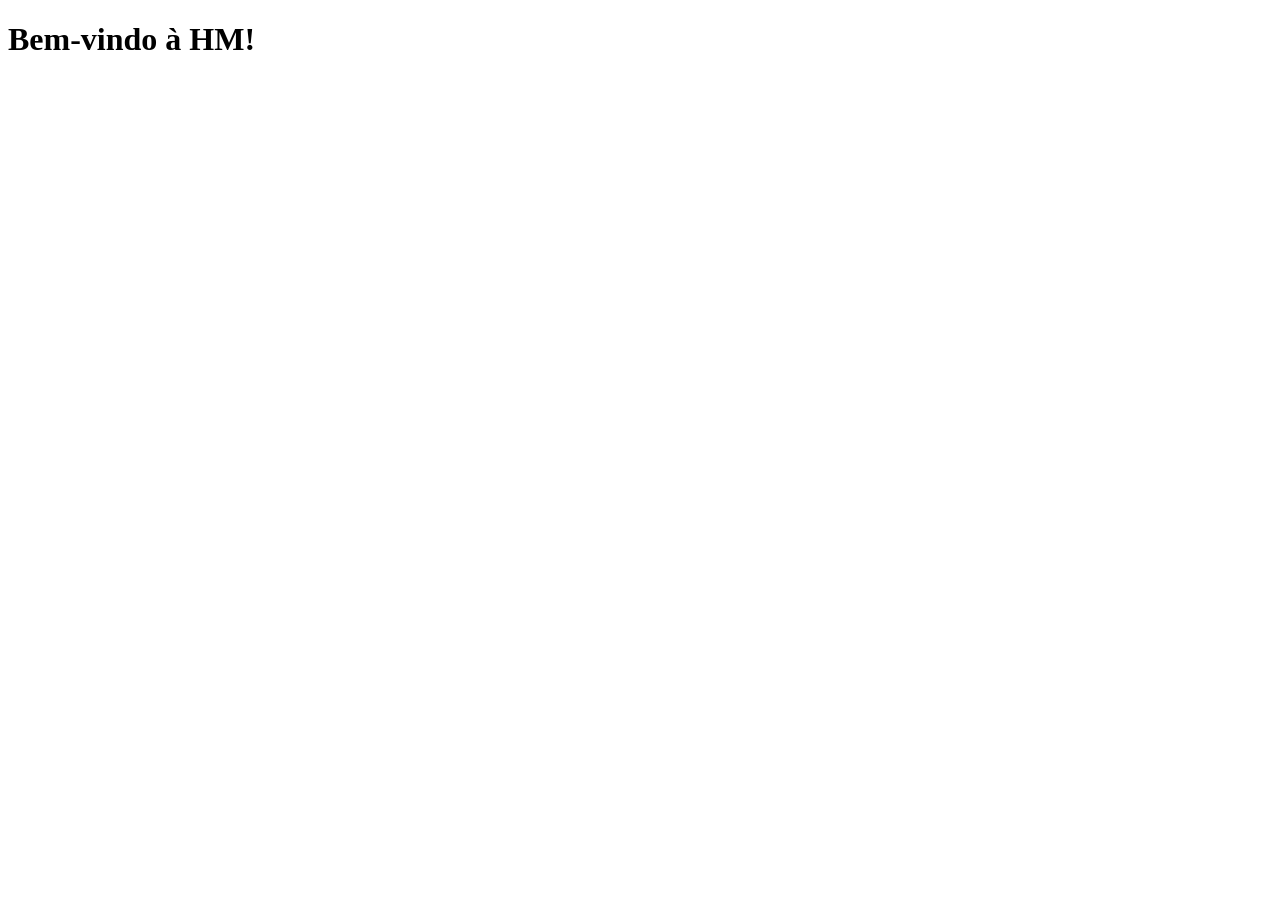
==== index.html @ 70d1f0ad "iniciando projeto" ====
<!DOCTYPE html>
<html lang="pt-BR">

<head>
  <meta charset="UTF-8">
  <meta name="viewport" content="width=device-width, initial-scale=1.0">

  <title>HM Variedades</title>

  <link rel="stylesheet" href="style.css">
</head>

<body>

  <h1>Bem-vindo à HM!</h1>

  <script src="script.js"></script>
</body>

</html>
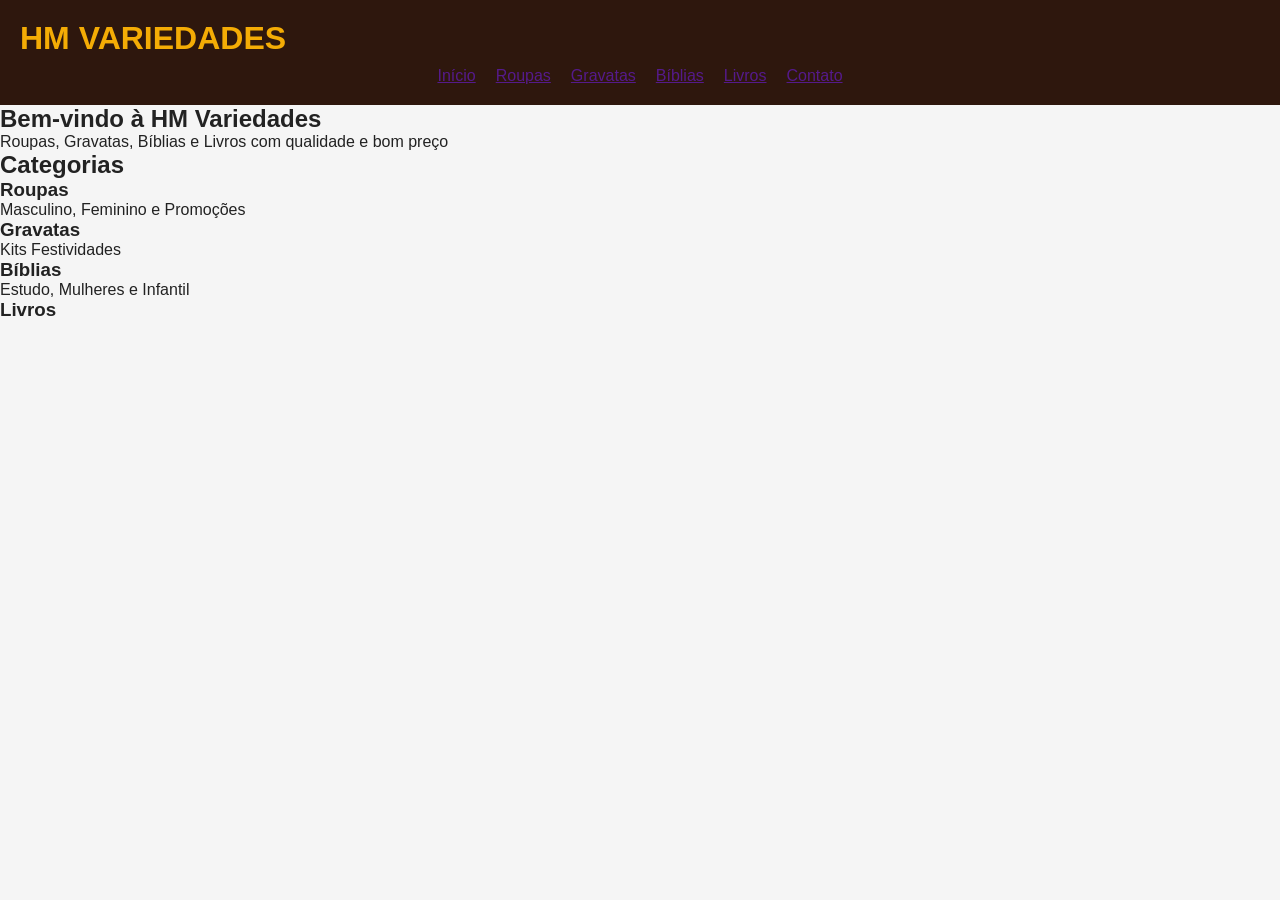
==== commit 0b810890: "Estilização de menu" ====
--- a/index.html
+++ b/index.html
@@ -11,10 +11,89 @@
 </head>
 
 <body>
+    <header>
 
-  <h1>Bem-vindo à HM!</h1>
+  <h1>HM VARIEDADES</h1>
 
-  <script src="script.js"></script>
+  <nav>
+    <ul>
+        <li>
+            <a href="">Início</a>
+        </li>
+        <li>
+            <a href="">Roupas</a>
+            <ul>
+                <li>
+                    <a href="">Masculino</a>
+                </li>
+                <li>
+                    <a href="">Feminino</a>
+                </li>
+                <li>
+                    <a href="">Promoções</a>
+                </li>
+            </ul>
+        </li>
+        <li>
+            <a href="">Gravatas</a>
+            <ul>
+                <li>
+                    <a href="">Kits Festividades </a>
+                </li>
+            </ul>
+        </li>
+        <li>
+            <a href="">Bíblias</a>
+            <ul>
+                <li>
+                    <a href="">Estudo</a>
+                </li>
+                <li>
+                    <a href="">Mulheres</a>
+                </li>
+                <li>
+                    <a href="">Infantil</a>
+                </li>
+            </ul>
+        </li>
+        <li>
+            <a href="">Livros</a>
+        </li>
+        <li>
+            <a href="">Contato</a>
+        </li>
+    </ul>
+    
+  </nav>
+
+
+  </header>
+  <main>
+    <section class="banner">
+        <h2>Bem-vindo à HM Variedades</h2>
+        <p>Roupas, Gravatas, Bíblias e Livros com qualidade e bom preço</p>
+    </section>
+
+    <section class="categorias">
+        <h2>Categorias</h2>
+        <div>
+            <h3>Roupas</h3>
+            <p>Masculino, Feminino e Promoções</p>
+        </div>
+        <div>
+            <h3>Gravatas</h3>
+            <p>Kits Festividades</p>
+        </div>
+        <div>
+            <h3>Bíblias</h3>
+            <p>Estudo, Mulheres e Infantil</p>
+        </div>
+        <div>
+           <h3>Livros</h3>
+        </div>
+    </section>
+  </main>
+<script src="script.js"></script>
 </body>
 
 </html>
--- a/style.css
+++ b/style.css
@@ -0,0 +1,45 @@
+* {
+    margin: 0;
+    padding: 0;
+    box-sizing: border-box;
+}
+
+body {
+    font-family: Arial, sans-serif;
+    background-color: #f5f5f5;
+    color: #222;
+}
+
+header {
+    background-color: #2e170d;
+    color: rgb(244, 172, 5);
+    padding: 20px;
+    text-align: left;
+
+}
+
+nav ul {
+    list-style: none;
+    display: flex;
+    justify-content: center;
+    gap: 20px;
+    margin-top: 10px;
+}
+
+nav ul ul {
+    display: none;
+    position: absolute;
+    background-color: #2e170d;
+    padding: 10px;
+    margin-top: 10px;
+    border-radius: 6px;
+}
+
+nav ul li {
+    position: relative;
+
+}
+
+nav ul li:hover ul {
+    display: block;
+}
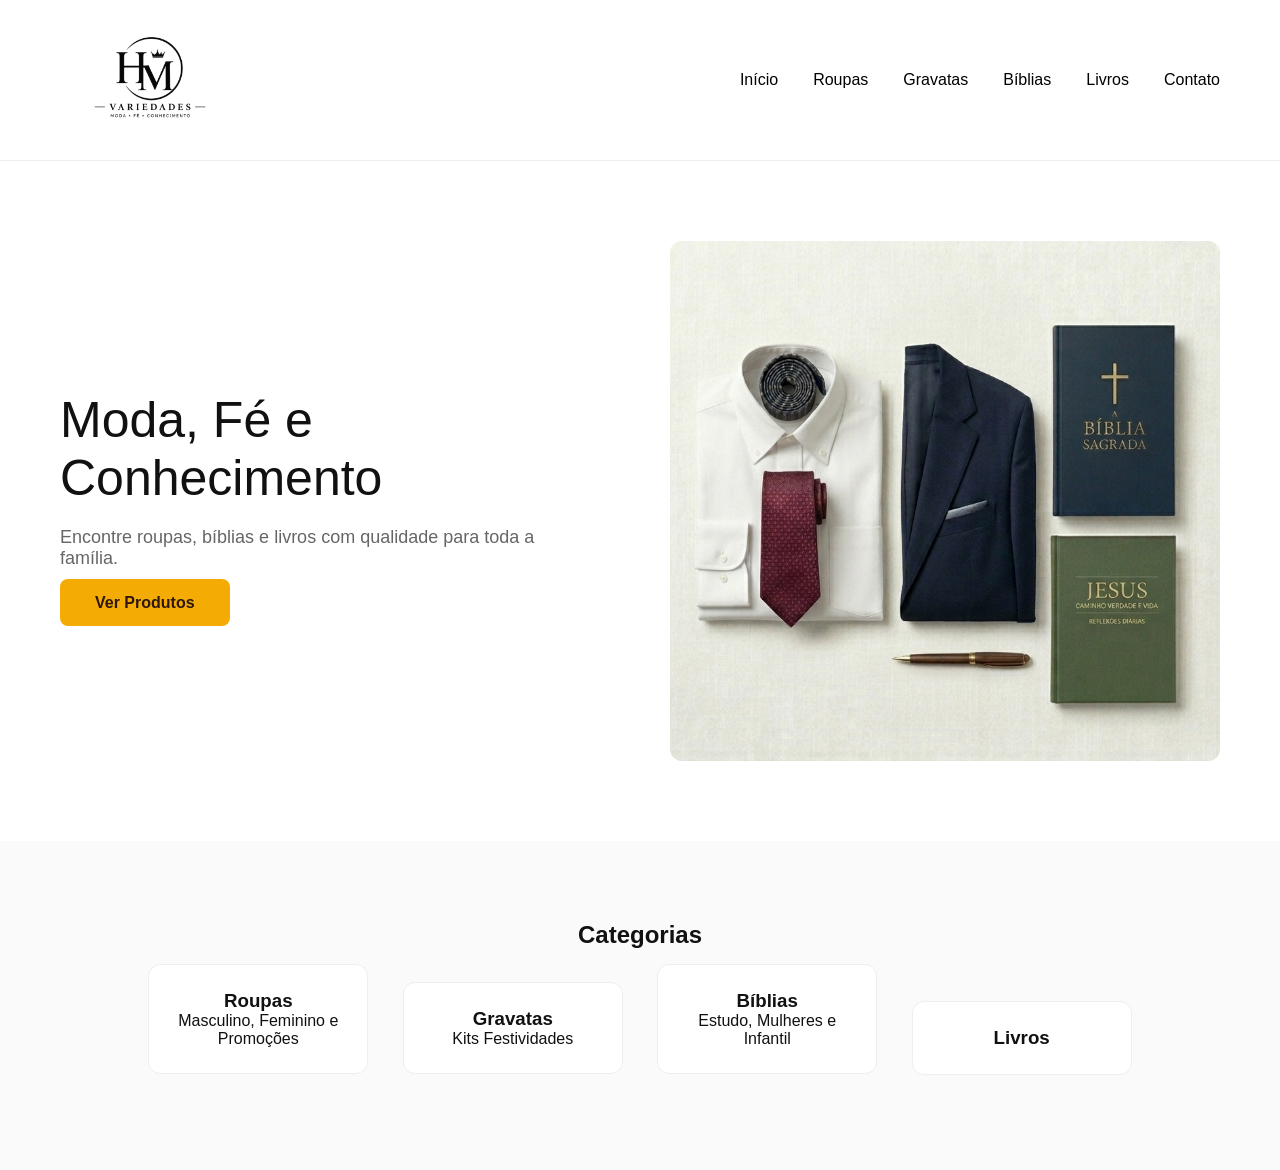
==== commit ad116f28: "adicionando banner" ====
--- a/index.html
+++ b/index.html
@@ -13,7 +13,9 @@
 <body>
     <header>
 
-  <h1>HM VARIEDADES</h1>
+  <div class="logo">
+    <img src="./img/logo.jpg" alt="Logo HM Variedades">
+  </div>
 
   <nav>
     <ul>
@@ -70,9 +72,23 @@
   </header>
   <main>
     <section class="banner">
-        <h2>Bem-vindo à HM Variedades</h2>
-        <p>Roupas, Gravatas, Bíblias e Livros com qualidade e bom preço</p>
-    </section>
+
+    <div class="banner-container">
+
+        <div class="banner-text">
+            <h2>Moda, Fé e Conhecimento</h2>
+            <p>Encontre roupas, bíblias e livros com qualidade para toda a família.</p>
+
+            <a href="#" class="btn">Ver Produtos</a>
+        </div>
+
+        <div class="banner-image">
+            <img src="./img/banner.jpg" alt="Banner da Loja">
+        </div>
+
+    </div>
+
+</section>
 
     <section class="categorias">
         <h2>Categorias</h2>
--- a/style.css
+++ b/style.css
@@ -6,30 +6,54 @@
 
 body {
     font-family: Arial, sans-serif;
-    background-color: #f5f5f5;
-    color: #222;
+    background-color: #fff;
+    color: #111;
+}
+
+.logo img {
+    width: auto;
+    height: 120px;
+    display: block;
+    object-fit: contain;
 }
 
 header {
-    background-color: #2e170d;
-    color: rgb(244, 172, 5);
-    padding: 20px;
-    text-align: left;
+    background-color: #fff;
+    padding: 20px 60px;
+    display:flex;
+    justify-content: space-between;
+    align-items: center;
+    position: sticky;
+    top: 0;
+    z-index: 1000;
+    border-bottom: 1px solid #eee;
 
 }
 
+nav a {
+   font-size: 16px;
+   color: #111;
+   text-decoration: none;
+}
+
+nav a:visited {
+    color: black;
+}
+
+nav a:hover {
+    color: #f4ac05;
+}
+
 nav ul {
+    display: flex;
+    gap: 35px;
     list-style: none;
-    display: flex;
-    justify-content: center;
-    gap: 20px;
-    margin-top: 10px;
 }
 
 nav ul ul {
     display: none;
     position: absolute;
-    background-color: #2e170d;
+    background-color: #a0a1a0;
     padding: 10px;
     margin-top: 10px;
     border-radius: 6px;
@@ -42,4 +66,120 @@
 
 nav ul li:hover ul {
     display: block;
+}
+
+
+
+.banner {
+   padding: 80px 60px;
+   background: #fff;
+}
+
+.banner-container {
+    display:flex;
+    align-items: center;
+    justify-content: space-between;
+    gap: 60px;
+}
+
+.banner-text {
+    flex: 1;
+}
+
+.banner-text h2 {
+   font-size: 50px;
+   font-weight: 500;
+   color: #111;
+   margin-bottom: 20px;
+}
+
+.banner-text p {
+  font-size: 18px;
+  color: #666;
+  max-width: 500px;
+  margin-bottom: 25px;
+}
+
+.banner-image {
+    flex: 1;
+    display: flex;
+   
+
+}
+
+.banner-image img {
+    width: 100%;
+    height: 520px;
+    object-fit: cover;
+    border-radius: 12px;
+    
+}
+
+.overlay {
+    position:absolute;
+    top: 0;
+    left: 0;
+    width: 100%;
+    height: 100%;
+
+    background-color: rgba(0, 0, 0, 0.4);
+
+    display: flex;
+    flex-direction: column;
+
+    justify-content: center;
+    align-items: center;
+
+    color: white;
+    text-align: center;
+    padding: 20px;
+}
+
+.overlay h2 {
+    font-size: 60px;
+    margin-bottom: 20px;
+    text-shadow: 2px 2px 10px rgba(0, 0, 0, 0.6);
+}
+
+.overlay p {
+    font-size: 22px;
+    margin-bottom: 30px;
+    max-width: 700px;
+}
+
+.btn {
+    background-color: #f4ac05;
+    color: #2e170d;
+    padding: 15px 35px;
+    border-radius: 8px;
+    text-decoration: none;
+    font-weight: bold;
+    transition: 0.3s;
+}
+
+.btn:hover {
+    transform: scale(1.05);
+    background-color: #ffcc33;
+}
+
+.categorias {
+    padding: 80px 60px;
+    background-color: #fafafa;
+    text-align: center;
+}
+
+.categorias div {
+    display: inline-block;
+    width: 220px;
+    margin: 15px;
+    padding: 25px;
+    background: #fff;
+    border-radius: 12px;
+    border: 1px solid #eee;
+    transition: 0.3s;
+}
+
+.categorias div:hover {
+    transform: translate(-6px);
+    box-shadow: 0 10px 25px rgba(0,0,0,0,0.05);
 }
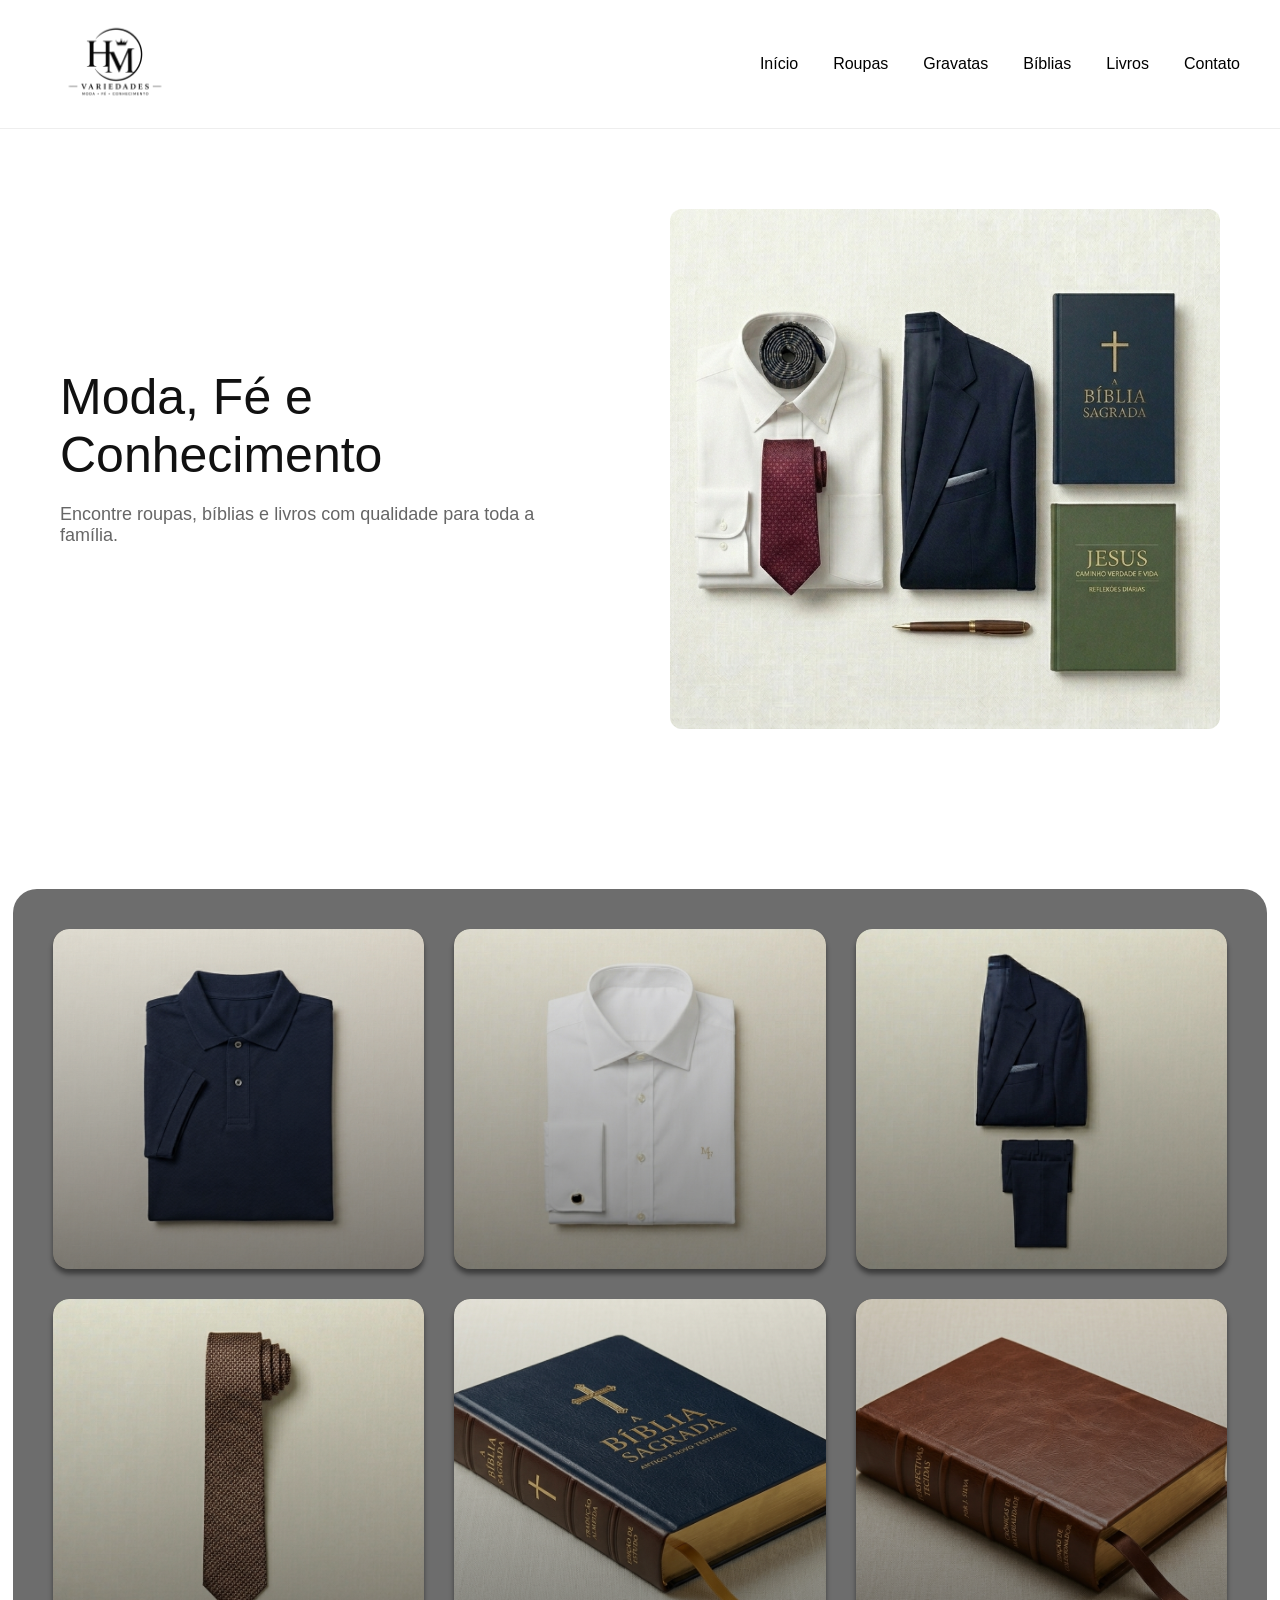
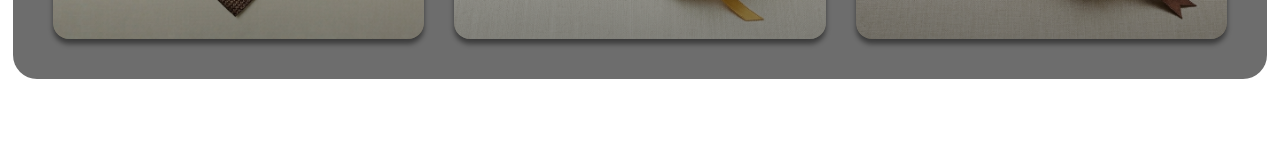
==== commit fe22693b: "adicionando outra página" ====
--- a/index.html
+++ b/index.html
@@ -79,7 +79,6 @@
             <h2>Moda, Fé e Conhecimento</h2>
             <p>Encontre roupas, bíblias e livros com qualidade para toda a família.</p>
 
-            <a href="#" class="btn">Ver Produtos</a>
         </div>
 
         <div class="banner-image">
@@ -90,24 +89,59 @@
 
 </section>
 
-    <section class="categorias">
-        <h2>Categorias</h2>
-        <div>
-            <h3>Roupas</h3>
-            <p>Masculino, Feminino e Promoções</p>
+<section class="colecoes">
+    <div class="colecao-card">
+        <img src="./img/polo.jpg" alt="Polo">
+        <div class="colecao-overlay">
+            <h3>Polo</h3>
+            <a href="polo.html">Ver Coleção</a>
         </div>
-        <div>
+    </div>
+
+    <div class="colecao-card">
+        <img src="./img/social.jpg" alt="Social">
+        <div class="colecao-overlay">
+            <h3>Social</h3>
+            <a href="#">Ver Coleção</a>
+        </div>
+    </div>
+
+    <div class="colecao-card">
+        <img src="./img/terno.jpg" alt="Terno">
+        <div class="colecao-overlay">
+            <h3>Ternos</h3>
+            <a href="#">Ver Coleção</a>
+        </div>
+    </div>
+
+    <div class="colecao-card">
+        <img src="./img/gravata.jpg" alt="Gravatas">
+        <div class="colecao-overlay">
             <h3>Gravatas</h3>
-            <p>Kits Festividades</p>
+            <a href="#">Ver Coleção</a>
         </div>
-        <div>
+    </div>
+
+    <div class="colecao-card">
+        <img src="./img/biblia.jpg" alt="Bíblias">
+        <div class="colecao-overlay">
             <h3>Bíblias</h3>
-            <p>Estudo, Mulheres e Infantil</p>
+            <a href="#">Ver Coleção</a>
         </div>
-        <div>
-           <h3>Livros</h3>
+    </div>
+
+    <div class="colecao-card">
+        <img src="./img/livro.jpg" alt="Livros">
+        <div class="colecao-overlay">
+            <h3>Livros</h3>
+            <a href="#">Ver Coleção</a>
         </div>
-    </section>
+
+    </div>
+
+</section>
+
+
   </main>
 <script src="script.js"></script>
 </body>
--- a/style.css
+++ b/style.css
@@ -12,14 +12,14 @@
 
 .logo img {
     width: auto;
-    height: 120px;
+    height: 100px;
     display: block;
     object-fit: contain;
 }
 
 header {
     background-color: #fff;
-    padding: 20px 60px;
+    padding: 14px 40px;
     display:flex;
     justify-content: space-between;
     align-items: center;
@@ -147,39 +147,100 @@
     max-width: 700px;
 }
 
-.btn {
-    background-color: #f4ac05;
-    color: #2e170d;
-    padding: 15px 35px;
-    border-radius: 8px;
+
+.colecoes {
+   width: 98%;
+   max-width: 1450px;
+
+   margin: 80px auto;
+
+   padding: 40px;
+
+   display: grid;
+   grid-template-columns: repeat(3, 1fr);
+   gap: 30px;
+
+   background: rgb(109, 109, 109);
+
+   border-radius: 24px;
+
+}
+
+.colecao-card {
+    position: relative;
+    height: 340px;
+    overflow: hidden;
+    border-radius: 16px;
+    cursor: pointer;
+    background: #000;
+
+    box-shadow: 0 5px 5px rgba(0,0,0,0.45);
+
+    transition: 0.4s ease;
+}
+
+.colecao-card img {
+    width: 100%;
+    height: 100%;
+    object-fit: cover;
+
+    transition: transform 0.6s ease;
+}
+
+.colecao-card:hover img {
+    transform: scale(1.08);
+}
+
+.colecao-overlay {
+    position: absolute;
+    inset: 0;
+
+    background: linear-gradient(
+        to top,
+        rgba(0,0,0,0.45),
+        rgba(0,0,0,0.05)
+    );
+
+    display: flex;
+    flex-direction: column;
+    justify-content: flex-end;
+
+    padding: 35px;
+}
+
+.colecao-overlay h3 {
+    color: #fff;
+    font-size: 34px;
+    margin-bottom: 12px;
+
+    transform: translateY(20px);
+    opacity: 0;
+    transition: 0.4s ease;
+}
+
+.colecao-overlay a {
+    color: #fff;
     text-decoration: none;
-    font-weight: bold;
-    transition: 0.3s;
-}
-
-.btn:hover {
-    transform: scale(1.05);
-    background-color: #ffcc33;
-}
-
-.categorias {
-    padding: 80px 60px;
-    background-color: #fafafa;
-    text-align: center;
-}
-
-.categorias div {
-    display: inline-block;
-    width: 220px;
-    margin: 15px;
-    padding: 25px;
-    background: #fff;
-    border-radius: 12px;
-    border: 1px solid #eee;
-    transition: 0.3s;
-}
-
-.categorias div:hover {
-    transform: translate(-6px);
-    box-shadow: 0 10px 25px rgba(0,0,0,0,0.05);
-}+    font-size: 17px;
+    letter-spacing: 1px;
+
+    transform: translateY(20px);
+    opacity: 0;
+
+    transition: 0.5s ease;
+}
+
+.colecao-card:hover .colecao-overlay h3,
+.colecao-card:hover .colecao-overlay a {
+    transform: translateY(0);
+    opacity: 1;
+}
+
+.colecao-overlay a:hover {
+    color: #f4ac05;
+}
+
+.colecao-overlay a::after {
+    content: " →";
+}
+
